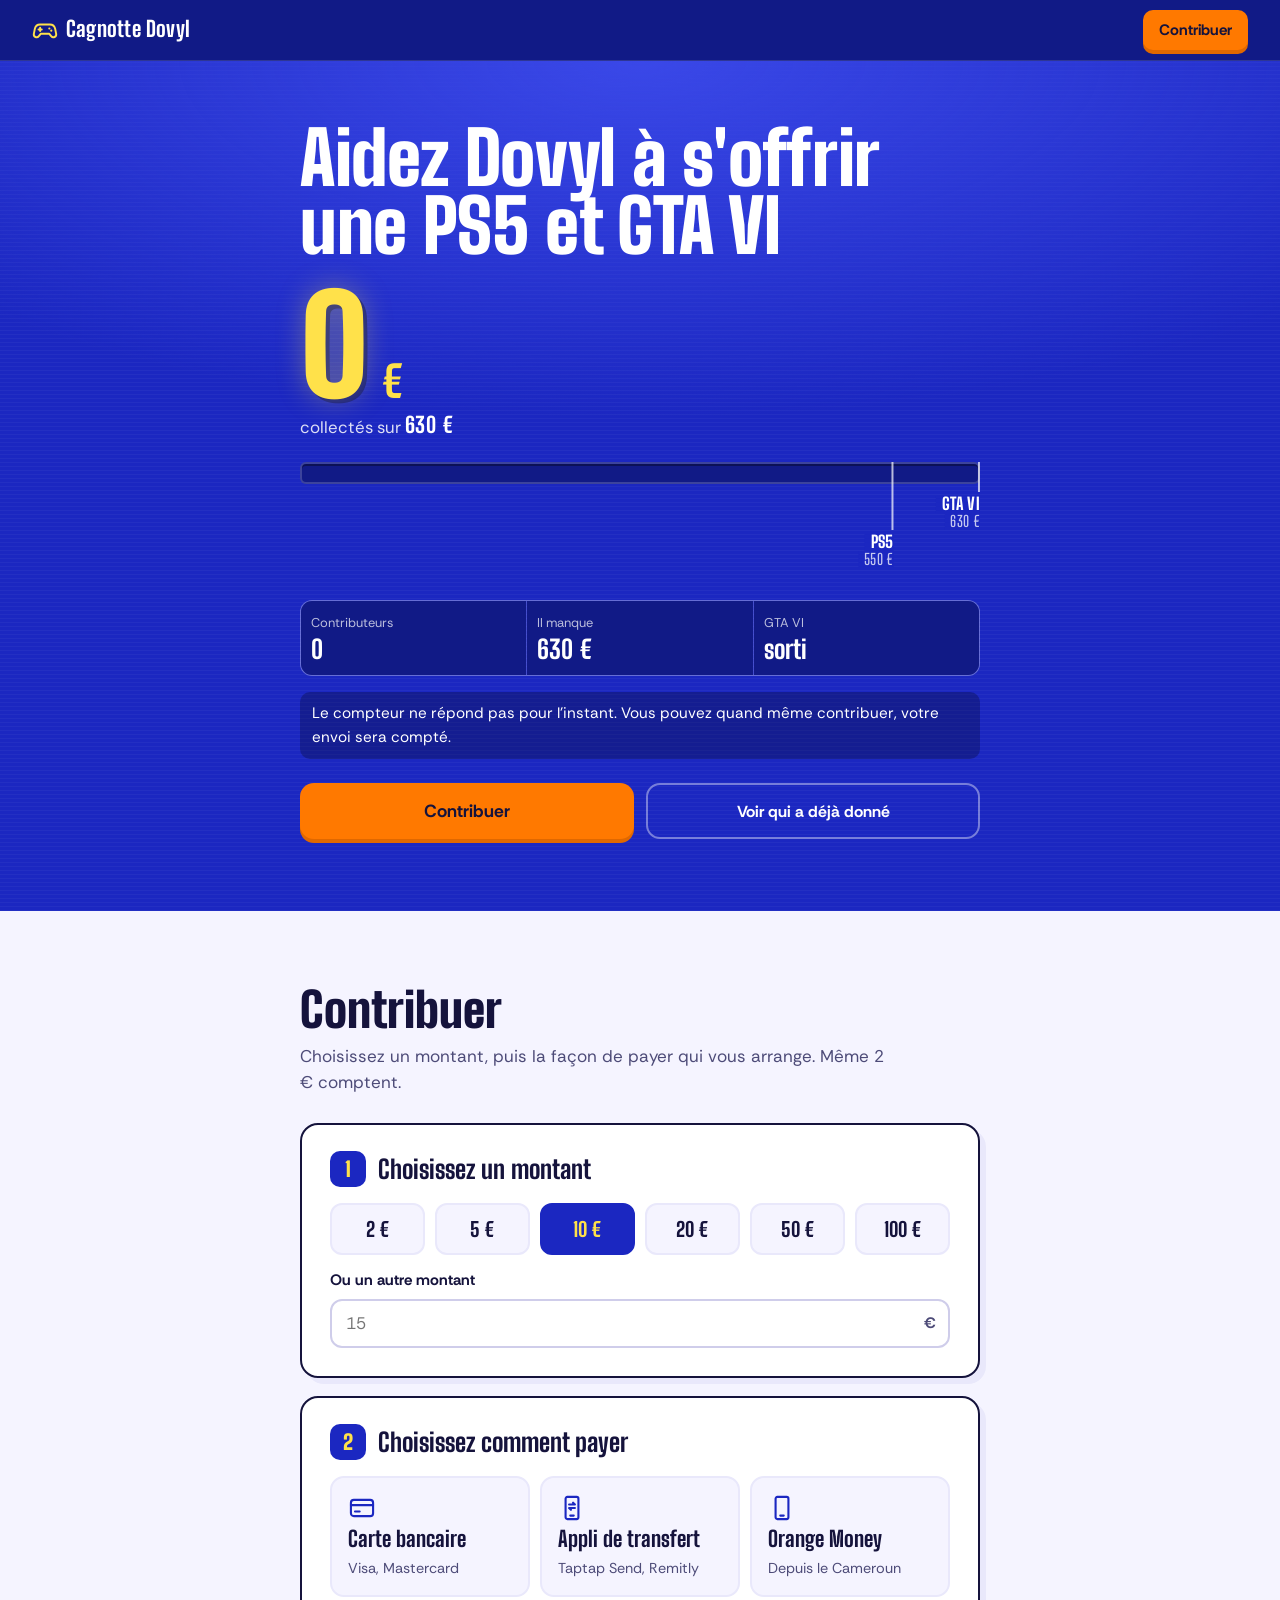
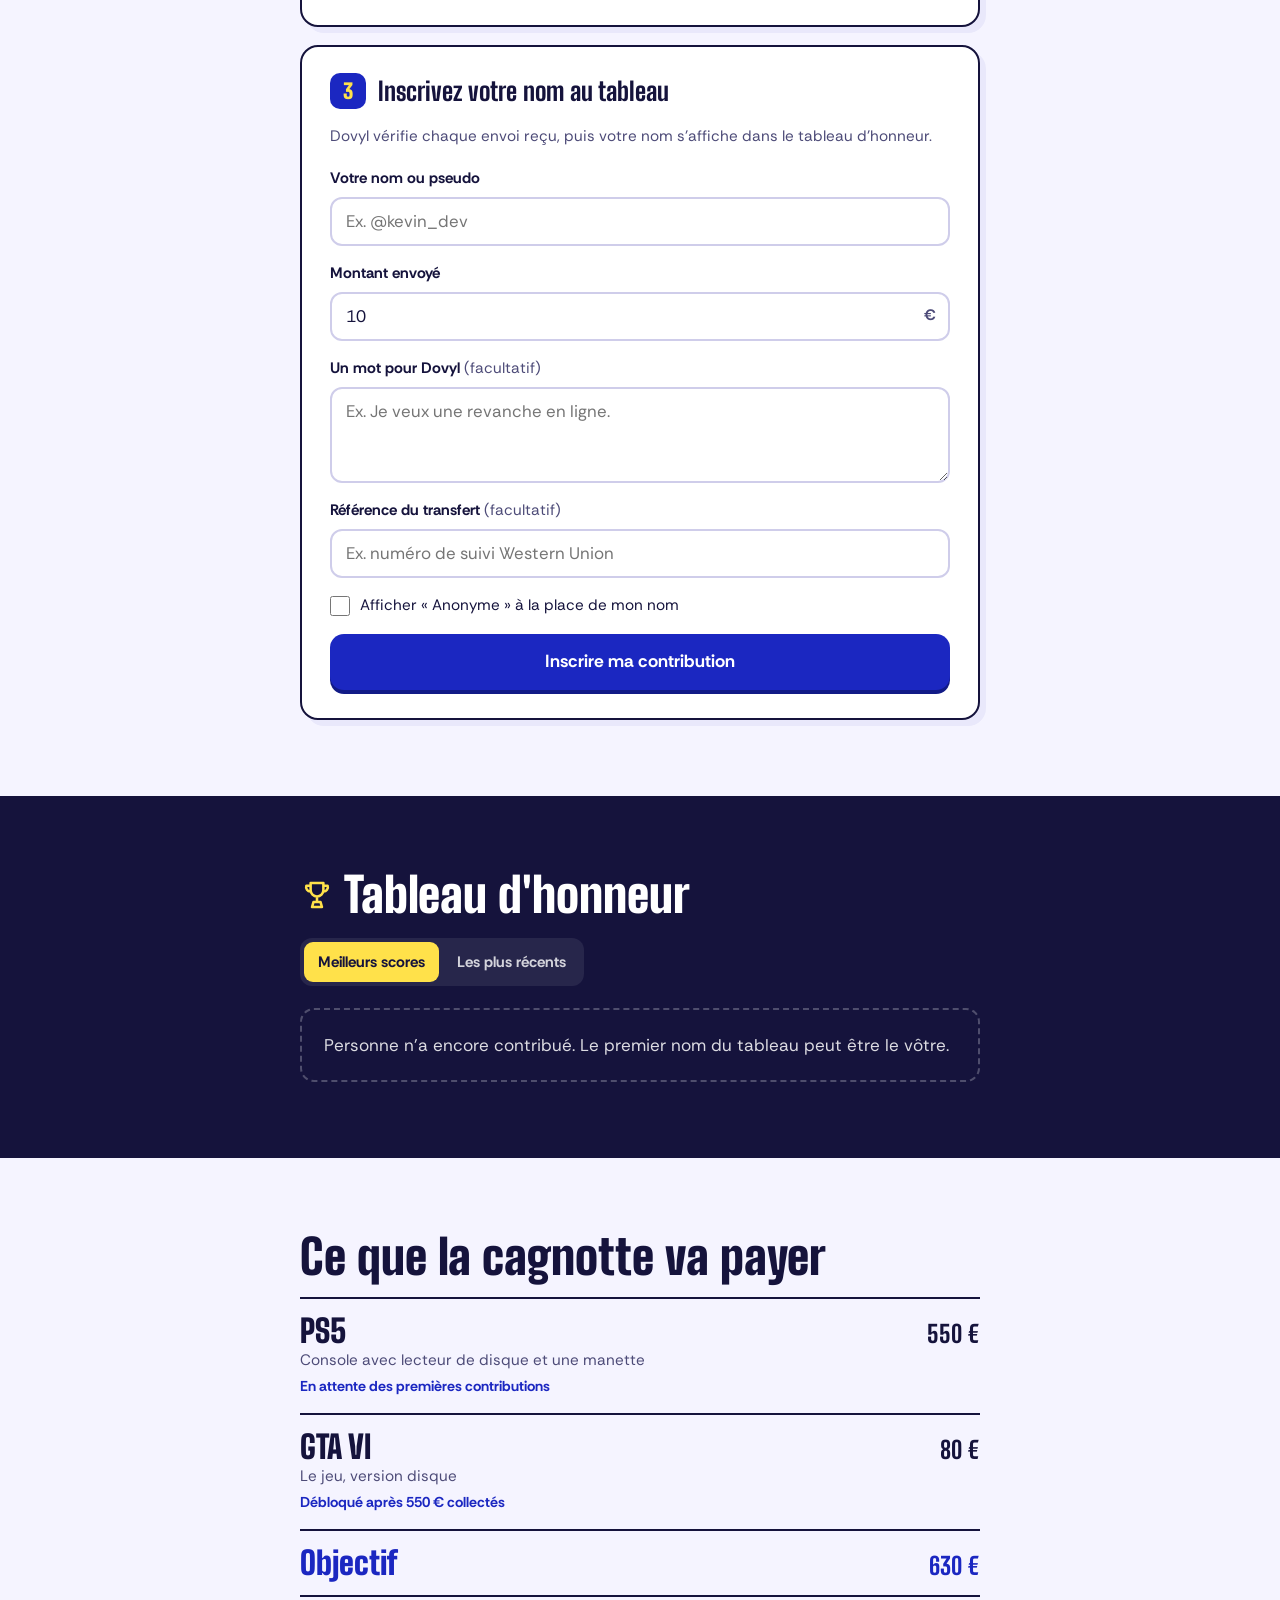
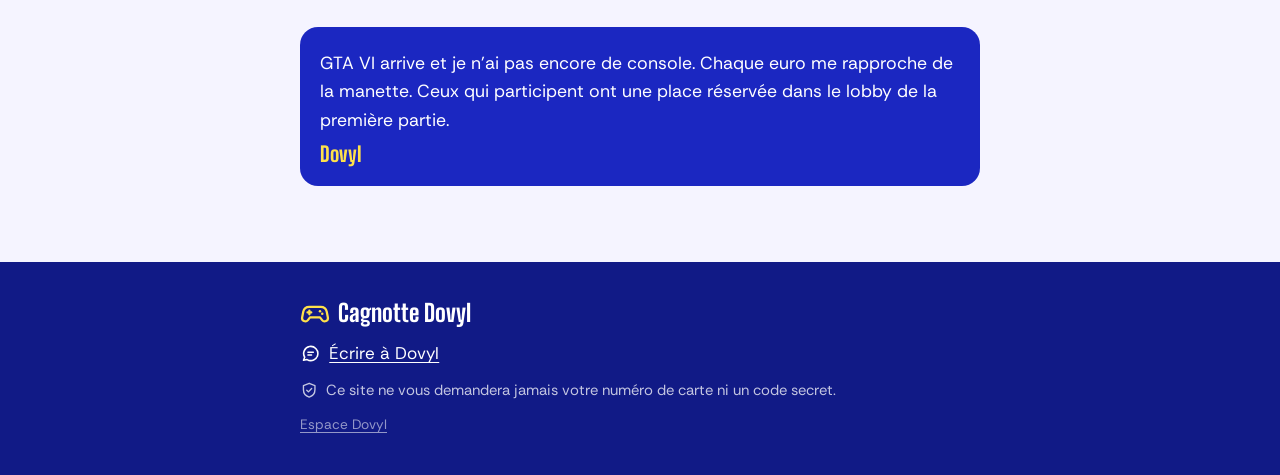
==== index.html @ b3cc9741 "Cagnotte Dovyl : objectif PS5 + GTA VI Page publique avec compteur, piste à paliers et compte à rebo" ====
<!doctype html>
<html lang="fr">
<head>
  <meta charset="utf-8">
  <meta name="viewport" content="width=device-width, initial-scale=1">
  <title>Cagnotte Dovyl</title>
  <meta name="description" content="Aidez Dovyl à s'offrir une PS5 et GTA VI. Par carte bancaire ou appli de transfert, même 2 € comptent.">
  <meta name="theme-color" content="#1B27C1">
  <meta property="og:title" content="Cagnotte Dovyl : objectif PS5 + GTA VI">
  <meta property="og:description" content="Par carte bancaire ou appli de transfert. Même 2 € comptent.">
  <meta property="og:type" content="website">
  <meta property="og:image" content="https://nguiesseuyepmoudovyl.github.io/cagnotte-dovyl/assets/apercu.png">
  <meta name="twitter:card" content="summary_large_image">
  <link rel="icon" href="assets/favicon.svg" type="image/svg+xml">
  <link rel="preconnect" href="https://fonts.googleapis.com">
  <link rel="preconnect" href="https://fonts.gstatic.com" crossorigin>
  <link href="https://fonts.googleapis.com/css2?family=Rethink+Sans:wght@400;600;700&family=Big+Shoulders+Display:wght@600;800;900&display=swap" rel="stylesheet">
  <link rel="stylesheet" href="assets/style.css">
</head>
<body>
  <svg width="0" height="0" style="position:absolute" aria-hidden="true">
    <symbol id="i-manette" viewBox="0 0 24 24"><path fill="none" stroke="currentColor" stroke-width="1.8" stroke-linecap="round" stroke-linejoin="round" d="M7.5 7h9a5 5 0 0 1 4.9 4l.9 4.6a2.6 2.6 0 0 1-4.6 2.1L16 15.5H8l-1.7 2.2a2.6 2.6 0 0 1-4.6-2.1L2.6 11a5 5 0 0 1 4.9-4ZM7.5 10v3M6 11.5h3"/><circle cx="16" cy="10.6" r="1" fill="currentColor"/><circle cx="17.8" cy="12.6" r="1" fill="currentColor"/></symbol>
    <symbol id="i-carte" viewBox="0 0 24 24"><rect x="2.5" y="5" width="19" height="14" rx="2.5" fill="none" stroke="currentColor" stroke-width="1.8"/><path fill="none" stroke="currentColor" stroke-width="1.8" stroke-linecap="round" d="M2.5 9.5h19M6 15h4"/></symbol>
    <symbol id="i-appli" viewBox="0 0 24 24"><path fill="none" stroke="currentColor" stroke-width="1.8" stroke-linecap="round" stroke-linejoin="round" d="M8 2.5h8a1.5 1.5 0 0 1 1.5 1.5v16a1.5 1.5 0 0 1-1.5 1.5H8A1.5 1.5 0 0 1 6.5 20V4A1.5 1.5 0 0 1 8 2.5ZM10.5 18.5h3M9.5 9h5l-1.6-1.6M14.5 12h-5l1.6 1.6"/></symbol>
    <symbol id="i-tel" viewBox="0 0 24 24"><path fill="none" stroke="currentColor" stroke-width="1.8" stroke-linecap="round" stroke-linejoin="round" d="M8 2.5h8a1.5 1.5 0 0 1 1.5 1.5v16a1.5 1.5 0 0 1-1.5 1.5H8A1.5 1.5 0 0 1 6.5 20V4A1.5 1.5 0 0 1 8 2.5ZM10.5 18.5h3"/></symbol>
    <symbol id="i-copier" viewBox="0 0 24 24"><path fill="none" stroke="currentColor" stroke-width="1.8" stroke-linecap="round" stroke-linejoin="round" d="M9 9h10.5v11.5H9zM15 9V4.5H4.5V15H9"/></symbol>
    <symbol id="i-externe" viewBox="0 0 24 24"><path fill="none" stroke="currentColor" stroke-width="1.8" stroke-linecap="round" stroke-linejoin="round" d="M13.5 4.5h6v6M19.5 4.5l-8 8M17 14v5.5H4.5V7H10"/></symbol>
    <symbol id="i-bulle" viewBox="0 0 24 24"><path fill="none" stroke="currentColor" stroke-width="1.8" stroke-linecap="round" stroke-linejoin="round" d="M4 19.5 5.3 16A8 8 0 1 1 8 18.7L4 19.5Z"/><path fill="none" stroke="currentColor" stroke-width="1.8" stroke-linecap="round" d="M9 10.5h6M9 13.5h4"/></symbol>
    <symbol id="i-ok" viewBox="0 0 24 24"><path fill="none" stroke="currentColor" stroke-width="2.2" stroke-linecap="round" stroke-linejoin="round" d="m5 12.5 4.5 4.5L19 7.5"/></symbol>
    <symbol id="i-coupe" viewBox="0 0 24 24"><path fill="none" stroke="currentColor" stroke-width="1.8" stroke-linecap="round" stroke-linejoin="round" d="M7.5 3.5h9v5a4.5 4.5 0 0 1-9 0v-5ZM7.5 5.5H4.5a3 3 0 0 0 3 4M16.5 5.5h3a3 3 0 0 1-3 4M12 13v4M8.5 20.5h7l-1-3.5h-5z"/></symbol>
    <symbol id="i-bouclier" viewBox="0 0 24 24"><path fill="none" stroke="currentColor" stroke-width="1.8" stroke-linejoin="round" d="M12 3 4.5 6v5.5c0 4.5 3.2 8.2 7.5 9.5 4.3-1.3 7.5-5 7.5-9.5V6L12 3Z"/><path fill="none" stroke="currentColor" stroke-width="1.8" stroke-linecap="round" stroke-linejoin="round" d="m8.8 12 2.2 2.2 4.2-4.4"/></symbol>
  </svg>

  <header class="barre">
    <a class="marque" href="#haut" aria-label="Cagnotte Dovyl, haut de page">
      <svg class="ic" aria-hidden="true"><use href="#i-manette"/></svg>
      <span>Cagnotte Dovyl</span>
    </a>
    <a class="btn btn-orange btn-petit" href="#contribuer">Contribuer</a>
  </header>

  <main id="haut">
    <!-- Borne : le score de la cagnotte -->
    <section class="borne" aria-labelledby="titre">
      <div class="borne-int">
        <h1 id="titre">Aidez Dovyl à s'offrir une PS5 et GTA VI</h1>

        <div class="score" aria-live="polite">
          <p class="score-valeur"><span id="score">0</span><span class="score-unite">€</span></p>
          <p class="score-legende">collectés sur <strong id="objectif">630 €</strong></p>
        </div>

        <div class="piste" id="piste" role="progressbar" aria-label="Progression de la cagnotte" aria-valuemin="0" aria-valuemax="100" aria-valuenow="0">
          <div class="piste-rail"><div class="piste-jauge" id="jauge"></div></div>
          <div class="piste-paliers" id="paliers"></div>
        </div>

        <dl class="stats">
          <div><dt>Contributeurs</dt><dd id="nb-contrib">0</dd></div>
          <div><dt>Il manque</dt><dd id="reste">630 €</dd></div>
          <div><dt>GTA VI</dt><dd id="compte-rebours">bientôt</dd></div>
        </dl>

        <p class="etat-hors-ligne" id="hors-ligne" hidden>Le compteur ne répond pas pour l'instant. Vous pouvez quand même contribuer, votre envoi sera compté.</p>

        <div class="borne-actions">
          <a class="btn btn-orange btn-grand" href="#contribuer">Contribuer</a>
          <a class="btn btn-fantome" href="#honneur">Voir qui a déjà donné</a>
        </div>
      </div>
    </section>

    <!-- Comment contribuer -->
    <section class="bloc" id="contribuer" aria-labelledby="titre-contrib">
      <div class="bloc-int">
        <h2 id="titre-contrib">Contribuer</h2>
        <p class="intro">Choisissez un montant, puis la façon de payer qui vous arrange. Même 2 € comptent.</p>

        <ol class="etapes">
          <li class="etape">
            <h3><span class="etape-n">1</span>Choisissez un montant</h3>
            <div class="montants" id="montants" role="radiogroup" aria-label="Montant de la contribution"></div>
            <label class="champ champ-libre">
              <span>Ou un autre montant</span>
              <span class="champ-avec-unite">
                <input id="montant-libre" type="number" inputmode="decimal" min="1" step="0.5" placeholder="15">
                <span>€</span>
              </span>
            </label>
          </li>

          <li class="etape">
            <h3><span class="etape-n">2</span>Choisissez comment payer</h3>
            <div class="moyens" id="moyens" role="radiogroup" aria-label="Moyen de paiement">
              <button type="button" class="moyen" role="radio" aria-checked="false" data-moyen="carte">
                <svg class="ic" aria-hidden="true"><use href="#i-carte"/></svg>
                <span class="moyen-nom">Carte bancaire</span>
                <span class="moyen-desc">Visa, Mastercard</span>
              </button>
              <button type="button" class="moyen" role="radio" aria-checked="false" data-moyen="appli">
                <svg class="ic" aria-hidden="true"><use href="#i-appli"/></svg>
                <span class="moyen-nom">Appli de transfert</span>
                <span class="moyen-desc">Taptap Send, Remitly</span>
              </button>
              <button type="button" class="moyen" role="radio" aria-checked="false" data-moyen="orange_money">
                <svg class="ic" aria-hidden="true"><use href="#i-tel"/></svg>
                <span class="moyen-nom">Orange Money</span>
                <span class="moyen-desc">Depuis le Cameroun</span>
              </button>
            </div>

            <!-- Carte bancaire -->
            <div class="panneau" id="p-carte" hidden>
              <div id="carte-direct" hidden>
                <a class="btn btn-orange btn-grand btn-bloc" id="btn-carte" href="#" target="_blank" rel="noopener">
                  <svg class="ic" aria-hidden="true"><use href="#i-carte"/></svg><span class="txt-montant-carte">Payer par carte</span>
                </a>
                <p class="aide">Vous saisissez votre carte sur la page sécurisée de Notch Pay, jamais sur ce site.</p>
              </div>
              <div id="carte-wu">
                <p class="panneau-intro">Western Union accepte la carte bancaire sur son site, sans installer d'appli. L'argent arrive en quelques minutes sur le compte Orange Money de Dovyl.</p>
                <ol class="mini-etapes">
                  <li>Ouvrez Western Union et choisissez <strong>Cameroun</strong>, réception <strong>Orange Money</strong>.</li>
                  <li>Indiquez <strong class="txt-montant">10 €</strong> et les coordonnées ci-dessous.</li>
                  <li>Payez avec votre carte, puis revenez inscrire votre nom à l'étape 3.</li>
                </ol>
                <a class="btn btn-orange btn-grand btn-bloc" id="btn-wu" href="#" target="_blank" rel="noopener">
                  Ouvrir Western Union<svg class="ic" aria-hidden="true"><use href="#i-externe"/></svg>
                </a>
              </div>
            </div>

            <!-- Appli de transfert -->
            <div class="panneau" id="p-appli" hidden>
              <p class="panneau-intro">Dans l'appli, envoyez vers le <strong>Cameroun</strong>, mode <strong>Orange Money</strong>. Vous payez par carte ou par virement, l'argent arrive en quelques minutes.</p>
              <div class="services">
                <a class="service" id="lien-taptap" href="#" target="_blank" rel="noopener">
                  <span class="service-nom">Taptap Send</span>
                  <span class="service-desc">Appli mobile, souvent la moins chère</span>
                  <svg class="ic" aria-hidden="true"><use href="#i-externe"/></svg>
                </a>
                <a class="service" id="lien-remitly" href="#" target="_blank" rel="noopener">
                  <span class="service-nom">Remitly</span>
                  <span class="service-desc">Appli ou site web</span>
                  <svg class="ic" aria-hidden="true"><use href="#i-externe"/></svg>
                </a>
              </div>
            </div>

            <!-- Coordonnées du bénéficiaire (carte et appli) -->
            <div class="beneficiaire" id="beneficiaire" hidden>
              <p class="beneficiaire-titre">Coordonnées à saisir</p>
              <dl>
                <div><dt>Pays</dt><dd>Cameroun</dd></div>
                <div><dt>Réception</dt><dd>Orange Money</dd></div>
                <div><dt>Numéro</dt><dd><span class="num-intl">+237 695 22 58 50</span>
                  <button class="copie" type="button" data-copier="numero" aria-label="Copier le numéro"><svg class="ic" aria-hidden="true"><use href="#i-copier"/></svg></button></dd></div>
                <div><dt>Nom</dt><dd><span class="nom-benef">Dovyl</span>
                  <button class="copie" type="button" data-copier="nom" aria-label="Copier le nom"><svg class="ic" aria-hidden="true"><use href="#i-copier"/></svg></button></dd></div>
                <div><dt>Montant</dt><dd class="txt-montant">10 €</dd></div>
              </dl>
              <p class="aide">Les frais du service (souvent 1 à 3 €) s'ajoutent au montant.</p>
            </div>

            <!-- Orange Money -->
            <div class="panneau" id="p-orange_money" hidden>
              <a class="btn btn-orange btn-grand btn-bloc" id="btn-ussd" href="#">
                <svg class="ic" aria-hidden="true"><use href="#i-tel"/></svg>
                <span id="btn-ussd-texte">Envoyer 6 560 FCFA</span>
              </a>
              <p class="aide">Sur Android, le bouton ouvre le téléphone avec le code déjà rempli. Validez avec votre code secret Orange Money.</p>
              <div class="carte-num">
                <div>
                  <p class="carte-num-label">Numéro Orange Money de Dovyl</p>
                  <p class="carte-num-valeur num-local">6 95 22 58 50</p>
                </div>
                <button class="btn btn-contour btn-petit" type="button" data-copier="numero-local">
                  <svg class="ic" aria-hidden="true"><use href="#i-copier"/></svg>Copier
                </button>
              </div>
              <p class="aide">Sur iPhone, tapez <code id="code-ussd">#150*1*1*695225850*6560#</code> puis appelez.</p>
            </div>
          </li>

          <li class="etape">
            <h3><span class="etape-n">3</span>Inscrivez votre nom au tableau</h3>
            <p class="aide">Dovyl vérifie chaque envoi reçu, puis votre nom s'affiche dans le tableau d'honneur.</p>
            <form class="formulaire" id="form-declaration" novalidate>
              <label class="champ">
                <span>Votre nom ou pseudo</span>
                <input name="nom" maxlength="40" autocomplete="nickname" required placeholder="Ex. @kevin_dev">
              </label>
              <label class="champ">
                <span>Montant envoyé</span>
                <span class="champ-avec-unite">
                  <input name="montant" type="number" inputmode="decimal" min="1" step="0.01" required placeholder="10">
                  <span>€</span>
                </span>
              </label>
              <label class="champ">
                <span>Un mot pour Dovyl <em>(facultatif)</em></span>
                <textarea name="message" maxlength="240" rows="3" placeholder="Ex. Je veux une revanche en ligne."></textarea>
              </label>
              <label class="champ">
                <span>Référence du transfert <em>(facultatif)</em></span>
                <input name="reference" maxlength="40" placeholder="Ex. numéro de suivi Western Union">
              </label>
              <label class="case">
                <input type="checkbox" name="anonyme">
                <span>Afficher « Anonyme » à la place de mon nom</span>
              </label>
              <p class="erreur" id="erreur-form" role="alert" hidden></p>
              <button class="btn btn-cobalt btn-grand btn-bloc" type="submit" id="btn-declarer">Inscrire ma contribution</button>
            </form>

            <div class="merci" id="merci" hidden tabindex="-1">
              <svg class="ic ic-grand" aria-hidden="true"><use href="#i-ok"/></svg>
              <h4>Merci, c'est noté.</h4>
              <p>Votre nom apparaîtra dès que Dovyl aura reçu l'argent.</p>
              <a class="btn btn-contour btn-bloc" id="btn-prevenir" href="#" target="_blank" rel="noopener">
                <svg class="ic" aria-hidden="true"><use href="#i-bulle"/></svg>Prévenir Dovyl
              </a>
              <button class="lien-btn" type="button" id="nouvelle-declaration">Inscrire une autre contribution</button>
            </div>
          </li>
        </ol>
      </div>
    </section>

    <!-- Tableau d'honneur -->
    <section class="bloc bloc-sombre" id="honneur" aria-labelledby="titre-honneur">
      <div class="bloc-int">
        <h2 id="titre-honneur"><svg class="ic" aria-hidden="true"><use href="#i-coupe"/></svg>Tableau d'honneur</h2>
        <div class="onglets" role="tablist" aria-label="Ordre du tableau">
          <button role="tab" aria-selected="true" data-ordre="montant" type="button">Meilleurs scores</button>
          <button role="tab" aria-selected="false" data-ordre="date" type="button">Les plus récents</button>
        </div>
        <ol class="classement" id="classement" aria-live="polite"></ol>
        <p class="vide" id="classement-vide" hidden>Personne n'a encore contribué. Le premier nom du tableau peut être le vôtre.</p>
      </div>
    </section>

    <!-- La liste d'achats -->
    <section class="bloc" id="achats" aria-labelledby="titre-achats">
      <div class="bloc-int">
        <h2 id="titre-achats">Ce que la cagnotte va payer</h2>
        <ul class="achats" id="liste-achats"></ul>
        <blockquote class="mot">
          <p>GTA VI arrive et je n'ai pas encore de console. Chaque euro me rapproche de la manette. Ceux qui participent ont une place réservée dans le lobby de la première partie.</p>
          <footer>Dovyl</footer>
        </blockquote>
      </div>
    </section>
  </main>

  <footer class="pied">
    <div class="pied-int">
      <p class="pied-marque"><svg class="ic" aria-hidden="true"><use href="#i-manette"/></svg>Cagnotte Dovyl</p>
      <p><a id="lien-contact-pied" href="#" target="_blank" rel="noopener"><svg class="ic" aria-hidden="true"><use href="#i-bulle"/></svg>Écrire à Dovyl</a></p>
      <p class="pied-note"><svg class="ic" aria-hidden="true"><use href="#i-bouclier"/></svg>Ce site ne vous demandera jamais votre numéro de carte ni un code secret.</p>
      <p class="pied-admin"><a href="admin.html">Espace Dovyl</a></p>
    </div>
  </footer>

  <script src="assets/config.js"></script>
  <script src="assets/commun.js"></script>
  <script src="assets/app.js"></script>
</body>
</html>
---- assets/style.css ----
/* Cagnotte Dovyl — borne d'arcade cobalt, score citron, paiement orange */
:root {
  --cobalt: #1B27C1;
  --cobalt-nuit: #111A86;
  --cobalt-clair: #3A48E8;
  --citron: #FFE14A;
  --orange: #FF7900;
  --orange-fonce: #E06800;
  --papier: #F5F4FF;
  --pale: #E9E8FB;
  --encre: #15133C;
  --encre-douce: #4D4B78;
  --blanc: #FFFFFF;
  --ok: #128A5B;
  --erreur: #C42B2B;

  --f-titre: 'Big Shoulders Display', 'Arial Narrow', sans-serif;
  --f-texte: 'Rethink Sans', system-ui, sans-serif;

  --gouttiere: 16px;
  --largeur: 680px;
}

*, *::before, *::after { box-sizing: border-box; }
[hidden] { display: none !important; }
html { scroll-behavior: smooth; -webkit-text-size-adjust: 100%; }
@media (prefers-reduced-motion: reduce) { html { scroll-behavior: auto; } }
body {
  margin: 0;
  background: var(--papier);
  color: var(--encre);
  font: 400 1.0625rem/1.55 var(--f-texte);
}
img, svg { display: block; }
a { color: inherit; }
:focus-visible { outline: 3px solid var(--citron); outline-offset: 3px; border-radius: 4px; }
.bloc :focus-visible, .formulaire :focus-visible { outline-color: var(--cobalt-clair); }

.ic { width: 1.25em; height: 1.25em; flex: none; }
.ic-grand { width: 44px; height: 44px; }

/* ---------- Barre ---------- */
.barre {
  position: sticky; top: 0; z-index: 10;
  display: flex; align-items: center; justify-content: space-between; gap: 12px;
  padding: 10px var(--gouttiere);
  background: var(--cobalt-nuit);
  color: var(--blanc);
  border-bottom: 1px solid rgba(255,255,255,.12);
}
.marque {
  display: inline-flex; align-items: center; gap: 8px;
  text-decoration: none;
  font: 800 1.35rem/1 var(--f-titre);
  letter-spacing: .01em;
}
.marque .ic { color: var(--citron); width: 26px; height: 26px; }

/* ---------- Boutons ---------- */
.btn {
  display: inline-flex; align-items: center; justify-content: center; gap: 10px;
  min-height: 48px; padding: 12px 22px;
  border: 2px solid transparent; border-radius: 14px;
  font: 700 1rem/1.2 var(--f-texte);
  text-decoration: none; cursor: pointer;
  transition: transform .12s ease, background-color .15s ease;
}
.btn:active { transform: translateY(2px); }
.btn-petit { min-height: 40px; padding: 8px 14px; border-radius: 10px; font-size: .95rem; }
.btn-grand { min-height: 56px; font-size: 1.1rem; padding: 14px 26px; }
.btn-bloc { width: 100%; }
.btn-orange { background: var(--orange); color: var(--encre); box-shadow: 0 4px 0 var(--orange-fonce); }
.btn-orange:hover { background: #FF8A1F; }
.btn-orange:active { box-shadow: 0 2px 0 var(--orange-fonce); }
.btn-cobalt { background: var(--cobalt); color: var(--blanc); box-shadow: 0 4px 0 var(--cobalt-nuit); }
.btn-cobalt:hover { background: var(--cobalt-clair); }
.btn-cobalt:active { box-shadow: 0 2px 0 var(--cobalt-nuit); }
.btn-cobalt[disabled] { opacity: .6; cursor: wait; }
.btn-fantome { background: transparent; color: var(--blanc); border-color: rgba(255,255,255,.4); }
.btn-fantome:hover { border-color: var(--blanc); }
.btn-contour { background: var(--blanc); color: var(--encre); border-color: var(--encre); }
.btn-contour:hover { background: var(--pale); }
.lien-btn {
  background: none; border: 0; padding: 6px 0; cursor: pointer;
  font: 700 .95rem var(--f-texte); color: var(--cobalt); text-decoration: underline; text-underline-offset: 3px;
}

/* ---------- Borne (hero) ---------- */
.borne {
  background:
    radial-gradient(120% 70% at 50% 0%, var(--cobalt-clair) 0%, transparent 60%),
    repeating-linear-gradient(0deg, rgba(255,255,255,.035) 0 1px, transparent 1px 4px),
    var(--cobalt);
  color: var(--blanc);
  padding: 36px var(--gouttiere) 44px;
}
.borne-int { max-width: var(--largeur); margin: 0 auto; }
.borne h1 {
  margin: 0 0 28px;
  font: 900 clamp(2.6rem, 11vw, 4.6rem)/.92 var(--f-titre);
  letter-spacing: -.005em;
  text-wrap: balance;
}

.score { margin-bottom: 22px; }
.score-valeur {
  margin: 0;
  display: flex; align-items: baseline; flex-wrap: wrap; gap: 0 12px;
  font: 900 clamp(4rem, 22vw, 8.5rem)/.85 var(--f-titre);
  color: var(--citron);
  font-variant-numeric: tabular-nums;
  text-shadow: 0 0 28px rgba(255,225,74,.35), 4px 4px 0 var(--cobalt-nuit);
}
.score-unite { font-size: .32em; font-weight: 800; letter-spacing: .02em; text-shadow: none; }
.score-legende { margin: 10px 0 0; font-size: 1.05rem; color: rgba(255,255,255,.85); }
.score-legende strong { color: var(--blanc); font: 800 1.35rem/1 var(--f-titre); letter-spacing: .02em; }

/* Piste à paliers */
.piste { position: relative; margin: 8px 0 30px; padding-bottom: 86px; }
.piste-rail {
  height: 22px; border-radius: 6px;
  background: var(--cobalt-nuit);
  box-shadow: inset 0 2px 0 rgba(0,0,0,.35);
  overflow: hidden;
  border: 2px solid rgba(255,255,255,.18);
}
.piste-jauge {
  height: 100%; width: 0;
  background: repeating-linear-gradient(90deg, var(--citron) 0 14px, #F6CF1F 14px 18px);
  transition: width 1.4s cubic-bezier(.2,.8,.2,1);
}
@media (prefers-reduced-motion: reduce) { .piste-jauge { transition: none; } }
.piste-paliers { position: absolute; inset: 0; }
.palier {
  position: absolute; top: 0; transform: translateX(-100%);
  display: flex; flex-direction: column; align-items: flex-end;
  font-size: .8rem; line-height: 1.15; text-align: right; white-space: nowrap;
}
.palier::before {
  content: ''; display: block; width: 2px; height: calc(30px + var(--decal, 0) * 38px); margin-bottom: 4px;
  background: rgba(255,255,255,.7);
}
.palier b { font: 800 1.05rem/1 var(--f-titre); letter-spacing: .02em; }
.palier b, .palier span { background: var(--cobalt); padding-left: 6px; }
.palier span { color: rgba(255,255,255,.75); font: 600 .95rem/1.1 var(--f-titre); letter-spacing: .02em; }
.palier.atteint b { color: var(--citron); }
.palier.atteint::before { background: var(--citron); }

.stats {
  display: grid; grid-template-columns: repeat(3, 1fr); gap: 1px;
  margin: 0 0 28px;
  background: rgba(255,255,255,.18);
  border: 1px solid rgba(255,255,255,.18); border-radius: 12px; overflow: hidden;
}
.stats div { background: var(--cobalt-nuit); padding: 12px 10px; }
.stats dt { font-size: .8rem; color: rgba(255,255,255,.72); }
.stats dd { margin: 2px 0 0; font: 800 1.35rem/1.1 var(--f-titre); }
.etat-hors-ligne {
  margin: -12px 0 24px; padding: 10px 12px; border-radius: 10px;
  background: rgba(0,0,0,.25); font-size: .95rem;
}
.borne-actions { display: flex; flex-wrap: wrap; gap: 12px; }
.borne-actions .btn { flex: 1 1 220px; }

/* ---------- Blocs ---------- */
.bloc { padding: 52px var(--gouttiere); }
.bloc-int { max-width: var(--largeur); margin: 0 auto; }
.bloc h2 {
  display: flex; align-items: center; gap: 10px;
  margin: 0 0 10px;
  font: 900 clamp(2.1rem, 8vw, 3rem)/.95 var(--f-titre);
}
.bloc h2 .ic { width: 34px; height: 34px; }
.intro { margin: 0 0 28px; color: var(--encre-douce); max-width: 60ch; }
.bloc-pale { background: var(--pale); }
.bloc-sombre { background: var(--encre); color: var(--blanc); }
.bloc-sombre h2 .ic { color: var(--citron); }

/* Étapes (vraie séquence) */
.etapes { list-style: none; margin: 0; padding: 0; display: grid; gap: 18px; }
.etape {
  background: var(--blanc); border: 2px solid var(--encre); border-radius: 18px;
  padding: 20px 18px 22px;
  box-shadow: 6px 6px 0 var(--pale);
}
.etape h3 {
  display: flex; align-items: center; gap: 12px;
  margin: 0 0 16px; font: 800 1.6rem/1 var(--f-titre);
}
.etape-n {
  display: inline-grid; place-items: center; flex: none;
  width: 36px; height: 36px; border-radius: 10px;
  background: var(--cobalt); color: var(--citron);
  font: 900 1.3rem/1 var(--f-titre);
}
.aide { margin: 10px 0 0; font-size: .95rem; color: var(--encre-douce); }

/* Montants */
.montants { display: grid; grid-template-columns: repeat(3, 1fr); gap: 10px; }
.montant {
  min-height: 52px; padding: 8px 6px;
  border: 2px solid var(--pale); border-radius: 12px; background: var(--papier);
  font: 800 1.25rem/1 var(--f-titre); color: var(--encre); cursor: pointer;
  font-variant-numeric: tabular-nums;
}
.montant:hover { border-color: var(--cobalt-clair); }
.montant[aria-checked="true"] { background: var(--cobalt); border-color: var(--cobalt); color: var(--citron); }
.champ-libre { margin-top: 14px; }

/* Champs */
.champ { display: grid; gap: 6px; font-weight: 700; font-size: .95rem; }
.champ em { font-style: normal; font-weight: 400; color: var(--encre-douce); }
.champ input, .champ textarea {
  width: 100%; min-height: 48px; padding: 11px 14px;
  border: 2px solid #CFCDEA; border-radius: 12px; background: var(--blanc);
  font: 400 1.05rem/1.4 var(--f-texte); color: var(--encre);
}
.champ textarea { resize: vertical; }
.champ input:focus, .champ textarea:focus { border-color: var(--cobalt); outline: none; box-shadow: 0 0 0 3px rgba(58,72,232,.25); }
.champ-avec-unite { position: relative; display: block; }
.champ-avec-unite input { padding-right: 70px; }
.champ-avec-unite > span { position: absolute; right: 14px; top: 50%; transform: translateY(-50%); font-weight: 700; color: var(--encre-douce); pointer-events: none; }
.champ.invalide input { border-color: var(--erreur); }
.case { display: flex; gap: 10px; align-items: flex-start; font-size: .95rem; cursor: pointer; }
.case input { width: 20px; height: 20px; margin: 2px 0 0; accent-color: var(--cobalt); }
.formulaire { display: grid; gap: 16px; margin-top: 18px; }
.erreur { margin: 0; padding: 10px 12px; border-radius: 10px; background: #FDECEC; color: var(--erreur); font-weight: 700; font-size: .95rem; }

/* Numéro OM */
.carte-num {
  display: flex; align-items: center; justify-content: space-between; gap: 12px; flex-wrap: wrap;
  margin-top: 18px; padding: 14px 16px; border-radius: 14px;
  background: var(--encre); color: var(--blanc);
}
.carte-num-label { margin: 0; font-size: .85rem; color: rgba(255,255,255,.75); }
.carte-num-valeur { margin: 2px 0 0; font: 800 1.9rem/1 var(--f-titre); letter-spacing: .03em; color: var(--citron); font-variant-numeric: tabular-nums; }
.carte-num .btn-contour { border-color: var(--blanc); }

.manuel { margin-top: 14px; font-size: .95rem; }
.manuel summary { cursor: pointer; font-weight: 700; color: var(--cobalt); padding: 6px 0; }
.manuel p { margin: 8px 0; }
code { font: 700 .95em ui-monospace, Consolas, monospace; background: var(--pale); padding: 2px 6px; border-radius: 6px; word-break: break-all; }
.code-ussd { display: flex; flex-wrap: wrap; align-items: center; gap: 4px 14px; }
.code-ussd code { font-size: 1.1rem; padding: 6px 10px; }

/* Remerciement */
.merci { margin-top: 18px; padding: 22px 18px; border-radius: 16px; background: #E7F7EF; text-align: center; }
.merci:focus { outline: none; }
.merci .ic-grand { margin: 0 auto 8px; color: var(--ok); }
.merci h4 { margin: 0 0 6px; font: 800 1.7rem/1 var(--f-titre); }
.merci p { margin: 0 0 16px; }
.merci .lien-btn { margin-top: 12px; }

/* ---------- Tableau d'honneur ---------- */
.onglets { display: inline-flex; gap: 4px; padding: 4px; margin: 10px 0 22px; border-radius: 12px; background: rgba(255,255,255,.08); }
.onglets button {
  min-height: 40px; padding: 8px 14px; border: 0; border-radius: 9px; cursor: pointer;
  background: transparent; color: rgba(255,255,255,.8); font: 700 .95rem var(--f-texte);
}
.onglets button[aria-selected="true"] { background: var(--citron); color: var(--encre); }
.classement { list-style: none; margin: 0; padding: 0; counter-reset: rang; }
.ligne {
  display: grid; grid-template-columns: 44px 1fr auto; gap: 4px 12px; align-items: baseline;
  padding: 14px 0; border-bottom: 1px dashed rgba(255,255,255,.2);
}
.ligne-rang { font: 900 1.6rem/1 var(--f-titre); color: rgba(255,255,255,.45); font-variant-numeric: tabular-nums; }
.ligne:nth-child(1) .ligne-rang { color: var(--citron); }
.ligne:nth-child(2) .ligne-rang, .ligne:nth-child(3) .ligne-rang { color: #FFF3B0; }
.par-date .ligne-rang { color: rgba(255,255,255,.45) !important; }
.ligne-nom { font-weight: 700; font-size: 1.1rem; min-width: 0; overflow-wrap: anywhere; }
.ligne-montant { font: 800 1.45rem/1 var(--f-titre); color: var(--citron); font-variant-numeric: tabular-nums; white-space: nowrap; }
.ligne-msg { grid-column: 2 / -1; margin: 4px 0 0; color: rgba(255,255,255,.85); font-size: .98rem; }
.ligne-quand { grid-column: 2 / -1; font-size: .82rem; color: rgba(255,255,255,.55); }
.vide { margin: 0; padding: 22px; border: 2px dashed rgba(255,255,255,.25); border-radius: 14px; color: rgba(255,255,255,.85); }

/* ---------- Achats ---------- */
.achats { list-style: none; margin: 18px 0 30px; padding: 0; border-top: 2px solid var(--encre); }
.achat {
  display: grid; grid-template-columns: 1fr auto; gap: 2px 16px; align-items: baseline;
  padding: 16px 0; border-bottom: 2px solid var(--encre);
}
.achat-nom { font: 900 2rem/1 var(--f-titre); }
.achat-prix { font: 800 1.5rem/1 var(--f-titre); font-variant-numeric: tabular-nums; white-space: nowrap; }
.achat-detail { grid-column: 1 / -1; color: var(--encre-douce); font-size: .95rem; }
.achat-statut { grid-column: 1 / -1; font-size: .9rem; font-weight: 700; color: var(--cobalt); }
.achat.paye .achat-statut { color: var(--ok); }
.achat-total .achat-nom, .achat-total .achat-prix { color: var(--cobalt); }

.mot { margin: 0; padding: 22px 20px; border-radius: 18px; background: var(--cobalt); color: var(--blanc); position: relative; }
.mot p { margin: 0 0 10px; font-size: 1.1rem; line-height: 1.6; }
.mot footer { font: 800 1.3rem/1 var(--f-titre); color: var(--citron); }

/* ---------- Pied ---------- */
.pied { background: var(--cobalt-nuit); color: var(--blanc); padding: 36px var(--gouttiere) 40px; }
.pied-int { max-width: var(--largeur); margin: 0 auto; display: grid; gap: 12px; }
.pied p { margin: 0; display: flex; align-items: center; gap: 8px; }
.pied a { display: inline-flex; align-items: center; gap: 8px; text-underline-offset: 3px; }
.pied-marque { font: 800 1.5rem/1 var(--f-titre); }
.pied-marque .ic { color: var(--citron); }
.pied-note { color: rgba(255,255,255,.75); font-size: .92rem; }
.pied-admin a { font-size: .85rem; color: rgba(255,255,255,.55); }

/* ---------- Choix du moyen de paiement ---------- */
.moyens { display: grid; gap: 10px; }
.moyen {
  display: grid; grid-template-columns: auto 1fr; grid-template-rows: auto auto; gap: 0 12px; align-items: center;
  width: 100%; padding: 14px 16px; text-align: left; cursor: pointer;
  background: var(--papier); color: var(--encre);
  border: 2px solid var(--pale); border-radius: 14px;
  font: inherit;
}
.moyen .ic { grid-row: 1 / 3; width: 28px; height: 28px; color: var(--cobalt); }
.moyen-nom { font: 800 1.35rem/1.05 var(--f-titre); }
.moyen-desc { font-size: .9rem; color: var(--encre-douce); }
.moyen:hover { border-color: var(--cobalt-clair); }
.moyen[aria-checked="true"] { background: var(--cobalt); border-color: var(--cobalt); color: var(--blanc); }
.moyen[aria-checked="true"] .ic { color: var(--citron); }
.moyen[aria-checked="true"] .moyen-desc { color: rgba(255,255,255,.8); }

.panneau { margin-top: 18px; }
.panneau-intro { margin: 0 0 12px; }
.mini-etapes { margin: 0 0 16px; padding-left: 1.3em; display: grid; gap: 6px; }
.mini-etapes li::marker { font-weight: 700; color: var(--cobalt); }

.services { display: grid; gap: 10px; }
.service {
  display: grid; grid-template-columns: 1fr auto; gap: 0 10px; align-items: center;
  padding: 14px 16px; border-radius: 14px; text-decoration: none;
  background: var(--orange); color: var(--encre); box-shadow: 0 4px 0 var(--orange-fonce);
}
.service:hover { background: #FF8A1F; }
.service:active { transform: translateY(2px); box-shadow: 0 2px 0 var(--orange-fonce); }
.service .ic { grid-column: 2; grid-row: 1 / 3; }
.service-nom { font: 800 1.4rem/1.05 var(--f-titre); }
.service-desc { font-size: .9rem; }

.beneficiaire { margin-top: 16px; padding: 16px; border-radius: 14px; background: var(--encre); color: var(--blanc); }
.beneficiaire-titre { margin: 0 0 8px; font: 800 1.25rem/1 var(--f-titre); color: var(--citron); }
.beneficiaire dl { margin: 0; display: grid; }
.beneficiaire .num-intl { white-space: nowrap; font-variant-numeric: tabular-nums; }
.beneficiaire dl div { display: grid; grid-template-columns: 76px 1fr; align-items: center; gap: 8px; padding: 8px 0; border-bottom: 1px dashed rgba(255,255,255,.2); }
.beneficiaire dl div:last-child { border-bottom: 0; }
.beneficiaire dt { font-size: .88rem; color: rgba(255,255,255,.7); }
.beneficiaire dd { margin: 0; display: flex; align-items: center; justify-content: space-between; gap: 8px; font-weight: 700; overflow-wrap: anywhere; }
.beneficiaire .aide { color: rgba(255,255,255,.75); }
.copie {
  flex: none; display: inline-grid; place-items: center; width: 40px; height: 40px;
  border: 1.5px solid rgba(255,255,255,.4); border-radius: 10px; background: transparent; color: var(--blanc); cursor: pointer;
}
.copie:hover { border-color: var(--citron); color: var(--citron); }

@media (min-width: 720px) {
  .moyens { grid-template-columns: repeat(3, 1fr); }
  .moyen { grid-template-columns: 1fr; grid-template-rows: auto; gap: 6px; padding: 16px; }
  .moyen .ic { grid-row: auto; }
  .services { grid-template-columns: 1fr 1fr; }
}

/* ---------- Toast ---------- */
.toast {
  position: fixed; left: 50%; bottom: 20px; z-index: 50;
  transform: translate(-50%, 140%); opacity: 0;
  max-width: calc(100% - 32px); padding: 12px 18px; border-radius: 12px;
  background: var(--encre); color: var(--blanc); font-weight: 700;
  box-shadow: 0 10px 30px rgba(21,19,60,.35);
  transition: transform .25s ease, opacity .25s ease;
}
.toast.visible { transform: translate(-50%, 0); opacity: 1; }
.toast.erreur { background: var(--erreur); }

/* ---------- Écrans plus larges ---------- */
@media (min-width: 720px) {
  :root { --gouttiere: 32px; }
  .borne { padding: 64px var(--gouttiere) 72px; }
  .bloc { padding: 76px var(--gouttiere); }
  .etape { padding: 26px 28px 28px; }
  .montants { grid-template-columns: repeat(6, 1fr); }
  .stats dd { font-size: 1.6rem; }
}
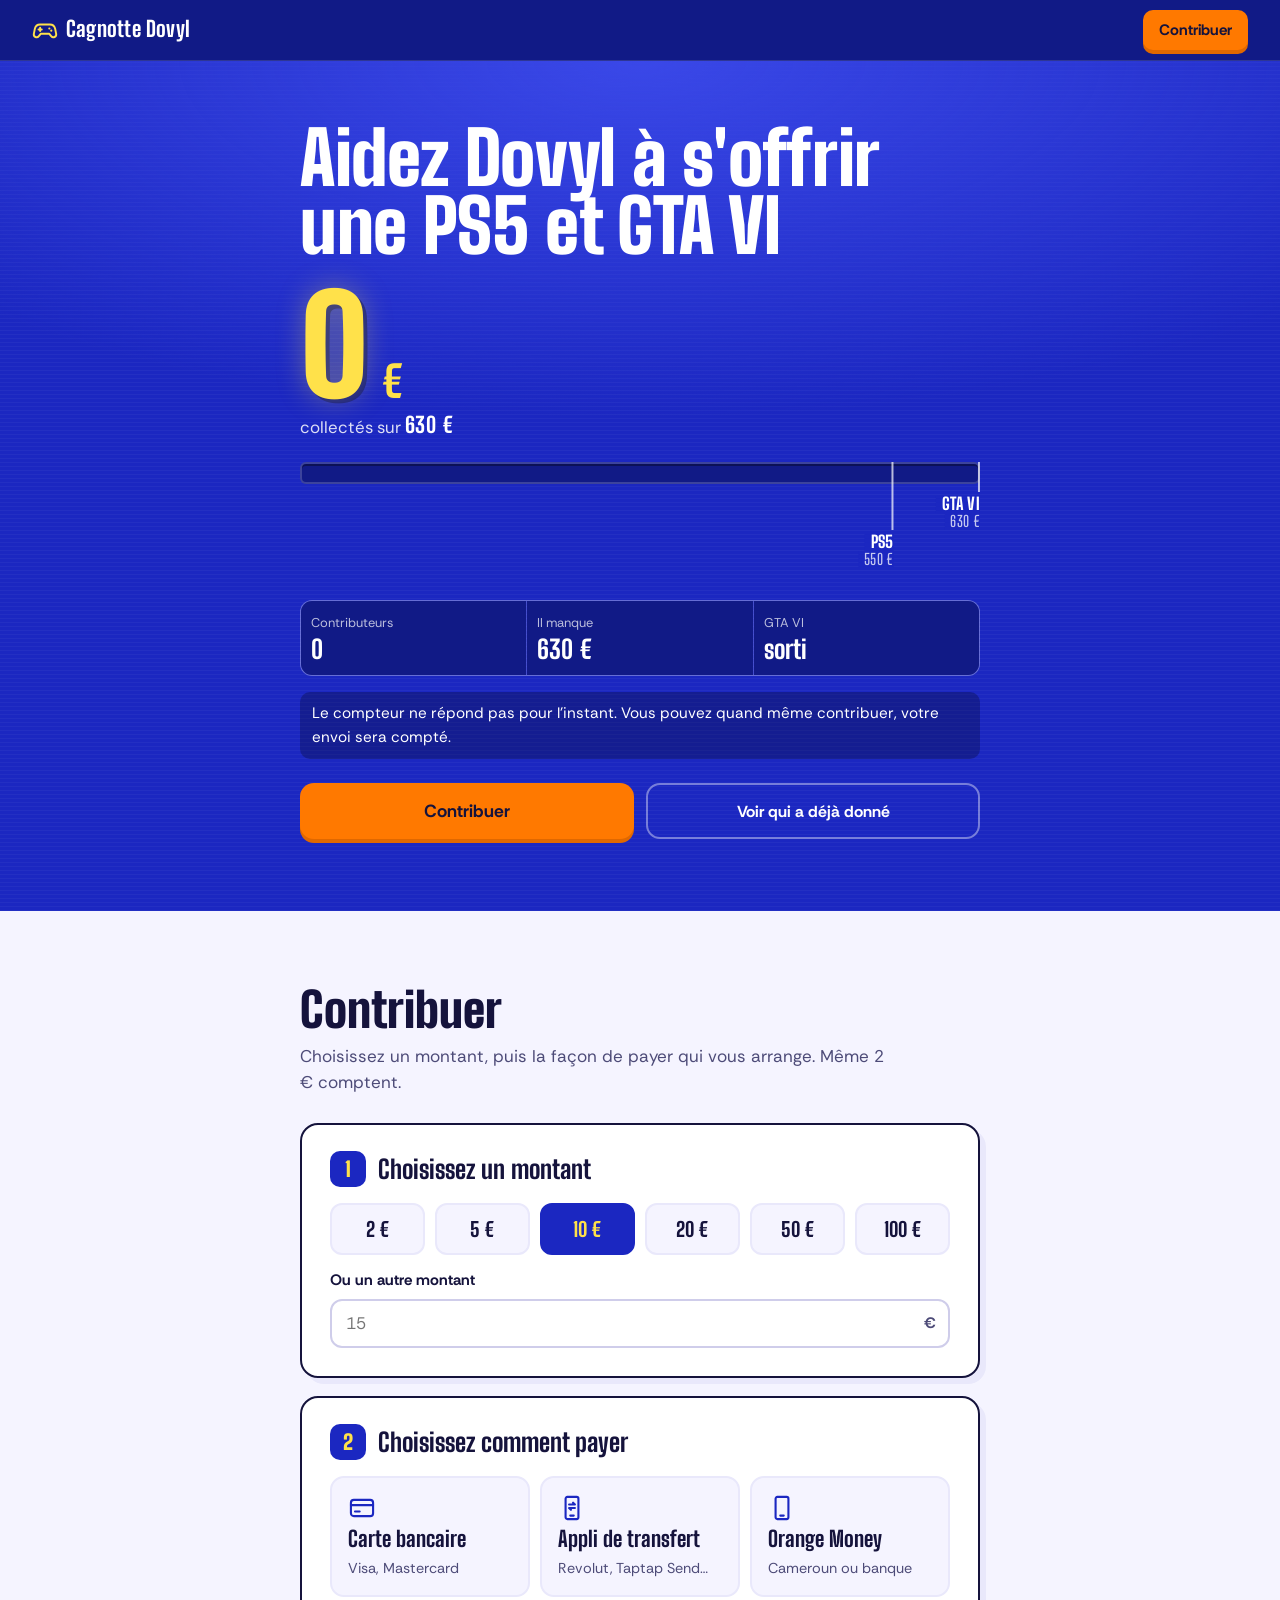
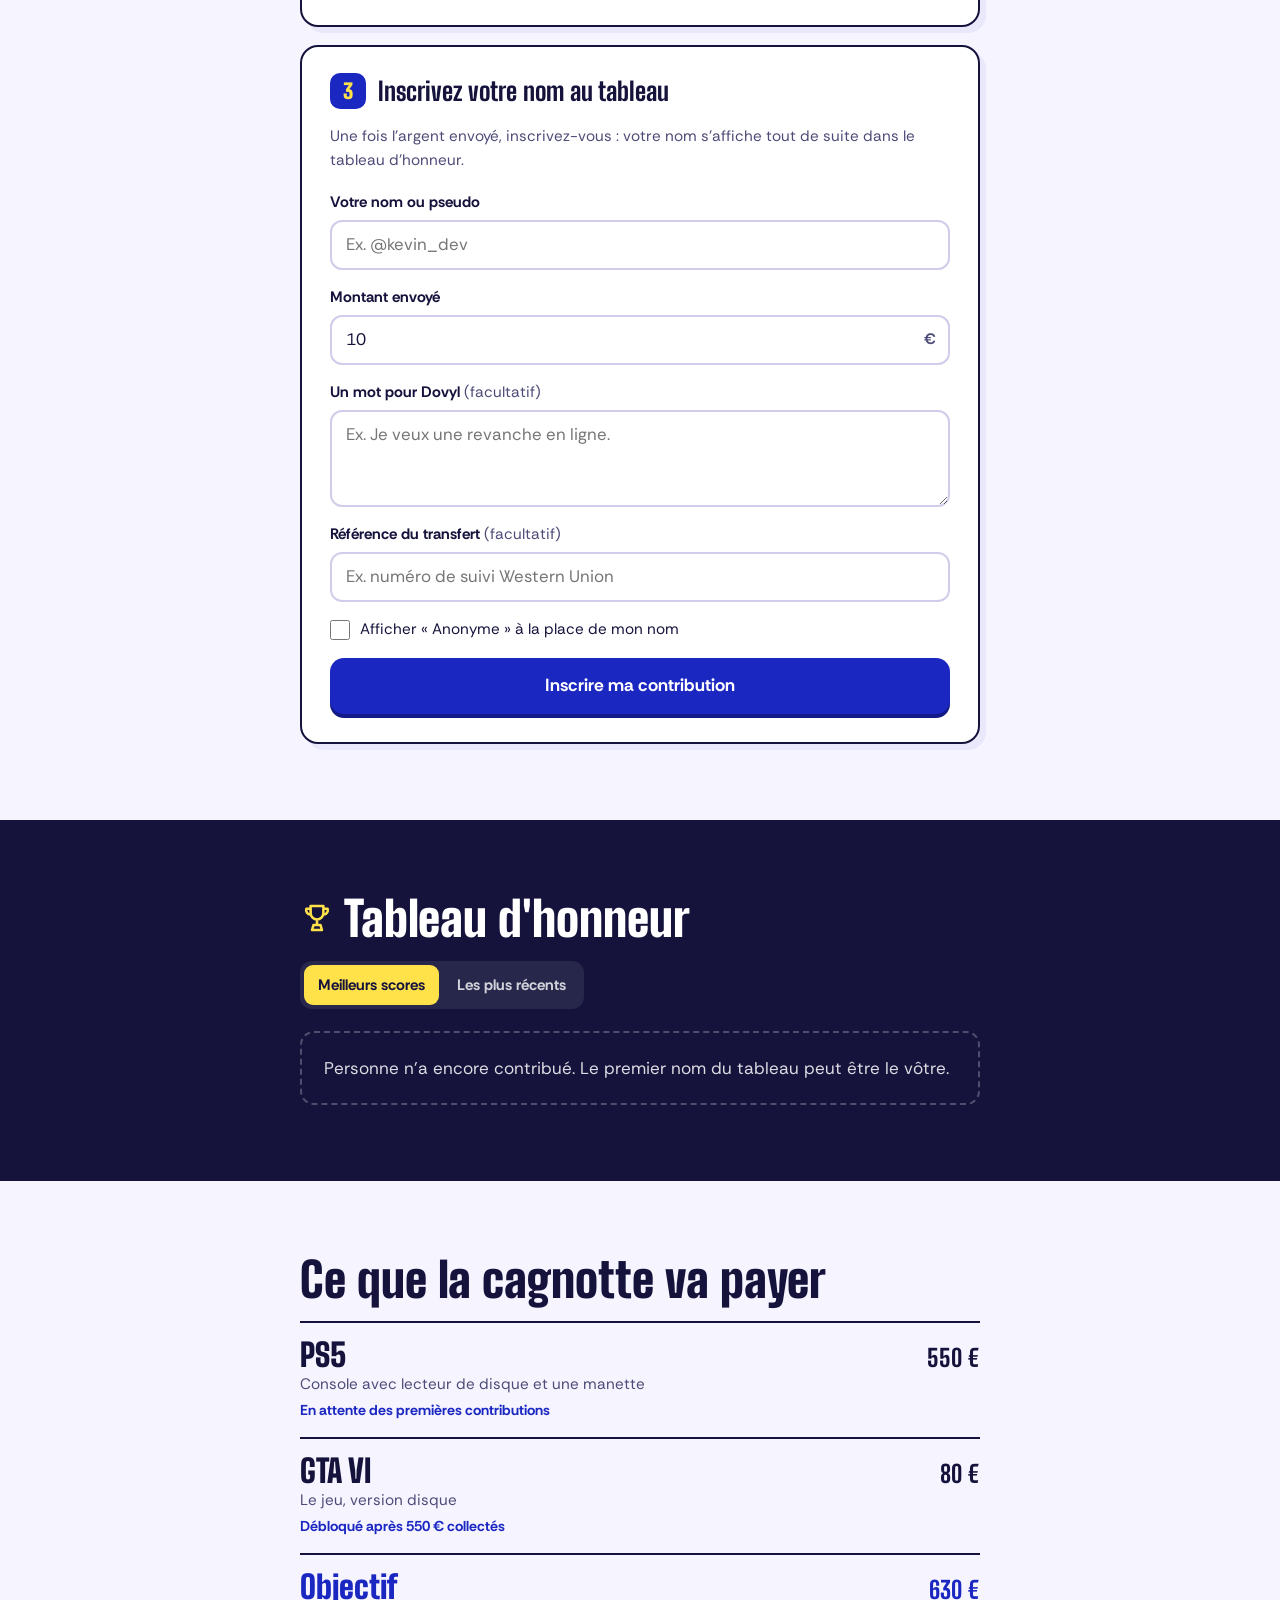
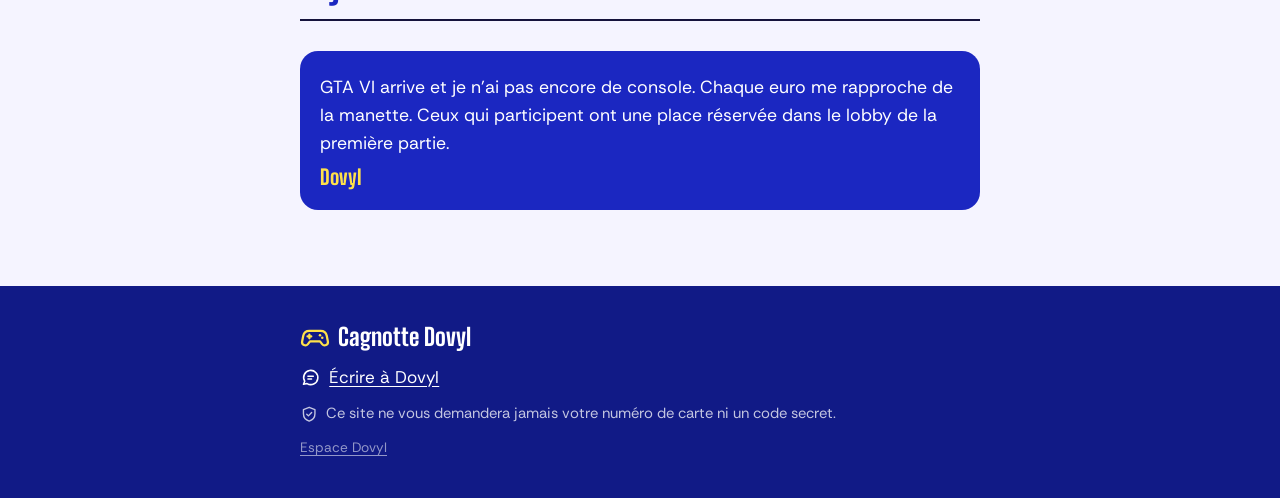
==== commit 5597e47f: "Inscriptions comptées tout de suite et plus d'applis de paiement - Chaque inscription entre dans le " ====
--- a/index.html
+++ b/index.html
@@ -100,12 +100,12 @@
               <button type="button" class="moyen" role="radio" aria-checked="false" data-moyen="appli">
                 <svg class="ic" aria-hidden="true"><use href="#i-appli"/></svg>
                 <span class="moyen-nom">Appli de transfert</span>
-                <span class="moyen-desc">Taptap Send, Remitly</span>
+                <span class="moyen-desc">Revolut, Taptap Send…</span>
               </button>
               <button type="button" class="moyen" role="radio" aria-checked="false" data-moyen="orange_money">
                 <svg class="ic" aria-hidden="true"><use href="#i-tel"/></svg>
                 <span class="moyen-nom">Orange Money</span>
-                <span class="moyen-desc">Depuis le Cameroun</span>
+                <span class="moyen-desc">Cameroun ou banque</span>
               </button>
             </div>
 
@@ -133,18 +133,8 @@
             <!-- Appli de transfert -->
             <div class="panneau" id="p-appli" hidden>
               <p class="panneau-intro">Dans l'appli, envoyez vers le <strong>Cameroun</strong>, mode <strong>Orange Money</strong>. Vous payez par carte ou par virement, l'argent arrive en quelques minutes.</p>
-              <div class="services">
-                <a class="service" id="lien-taptap" href="#" target="_blank" rel="noopener">
-                  <span class="service-nom">Taptap Send</span>
-                  <span class="service-desc">Appli mobile, souvent la moins chère</span>
-                  <svg class="ic" aria-hidden="true"><use href="#i-externe"/></svg>
-                </a>
-                <a class="service" id="lien-remitly" href="#" target="_blank" rel="noopener">
-                  <span class="service-nom">Remitly</span>
-                  <span class="service-desc">Appli ou site web</span>
-                  <svg class="ic" aria-hidden="true"><use href="#i-externe"/></svg>
-                </a>
-              </div>
+              <div class="services" id="services"></div>
+              <p class="aide">Une appli bancaire classique (BNP, Crédit Agricole…) ne peut pas envoyer vers Orange Money : passez par une de ces applis.</p>
             </div>
 
             <!-- Coordonnées du bénéficiaire (carte et appli) -->
@@ -179,12 +169,13 @@
                 </button>
               </div>
               <p class="aide">Sur iPhone, tapez <code id="code-ussd">#150*1*1*695225850*6560#</code> puis appelez.</p>
+              <p class="aide"><strong>Depuis votre banque au Cameroun</strong> (Ecobank, UBA…) : dans l'appli bancaire, choisissez un transfert vers un compte Orange Money et saisissez ce numéro.</p>
             </div>
           </li>
 
           <li class="etape">
             <h3><span class="etape-n">3</span>Inscrivez votre nom au tableau</h3>
-            <p class="aide">Dovyl vérifie chaque envoi reçu, puis votre nom s'affiche dans le tableau d'honneur.</p>
+            <p class="aide">Une fois l'argent envoyé, inscrivez-vous : votre nom s'affiche tout de suite dans le tableau d'honneur.</p>
             <form class="formulaire" id="form-declaration" novalidate>
               <label class="champ">
                 <span>Votre nom ou pseudo</span>
@@ -216,7 +207,7 @@
             <div class="merci" id="merci" hidden tabindex="-1">
               <svg class="ic ic-grand" aria-hidden="true"><use href="#i-ok"/></svg>
               <h4>Merci, c'est noté.</h4>
-              <p>Votre nom apparaîtra dès que Dovyl aura reçu l'argent.</p>
+              <p>Votre nom est maintenant dans le tableau d'honneur.</p>
               <a class="btn btn-contour btn-bloc" id="btn-prevenir" href="#" target="_blank" rel="noopener">
                 <svg class="ic" aria-hidden="true"><use href="#i-bulle"/></svg>Prévenir Dovyl
               </a>
--- a/assets/style.css
+++ b/assets/style.css
@@ -322,17 +322,17 @@
 .mini-etapes { margin: 0 0 16px; padding-left: 1.3em; display: grid; gap: 6px; }
 .mini-etapes li::marker { font-weight: 700; color: var(--cobalt); }
 
-.services { display: grid; gap: 10px; }
+.services { display: grid; grid-template-columns: 1fr 1fr; gap: 8px; margin-bottom: 4px; }
 .service {
-  display: grid; grid-template-columns: 1fr auto; gap: 0 10px; align-items: center;
-  padding: 14px 16px; border-radius: 14px; text-decoration: none;
+  display: grid; grid-template-columns: 1fr auto; gap: 2px 6px; align-items: start;
+  padding: 10px 12px; border-radius: 12px; text-decoration: none;
   background: var(--orange); color: var(--encre); box-shadow: 0 4px 0 var(--orange-fonce);
 }
 .service:hover { background: #FF8A1F; }
 .service:active { transform: translateY(2px); box-shadow: 0 2px 0 var(--orange-fonce); }
-.service .ic { grid-column: 2; grid-row: 1 / 3; }
-.service-nom { font: 800 1.4rem/1.05 var(--f-titre); }
-.service-desc { font-size: .9rem; }
+.service .ic { grid-column: 2; grid-row: 1; width: 16px; height: 16px; }
+.service-nom { font: 800 1.12rem/1.05 var(--f-titre); }
+.service-desc { grid-column: 1 / -1; font-size: .78rem; line-height: 1.25; }
 
 .beneficiaire { margin-top: 16px; padding: 16px; border-radius: 14px; background: var(--encre); color: var(--blanc); }
 .beneficiaire-titre { margin: 0 0 8px; font: 800 1.25rem/1 var(--f-titre); color: var(--citron); }
@@ -353,7 +353,11 @@
   .moyens { grid-template-columns: repeat(3, 1fr); }
   .moyen { grid-template-columns: 1fr; grid-template-rows: auto; gap: 6px; padding: 16px; }
   .moyen .ic { grid-row: auto; }
-  .services { grid-template-columns: 1fr 1fr; }
+  .services { gap: 10px; }
+  .service { grid-template-columns: 1fr auto; gap: 0 10px; align-items: center; padding: 14px 16px; border-radius: 14px; }
+  .service .ic { grid-row: 1 / 3; width: auto; height: auto; }
+  .service-nom { font-size: 1.4rem; }
+  .service-desc { grid-column: 1; font-size: .9rem; }
 }
 
 /* ---------- Toast ---------- */
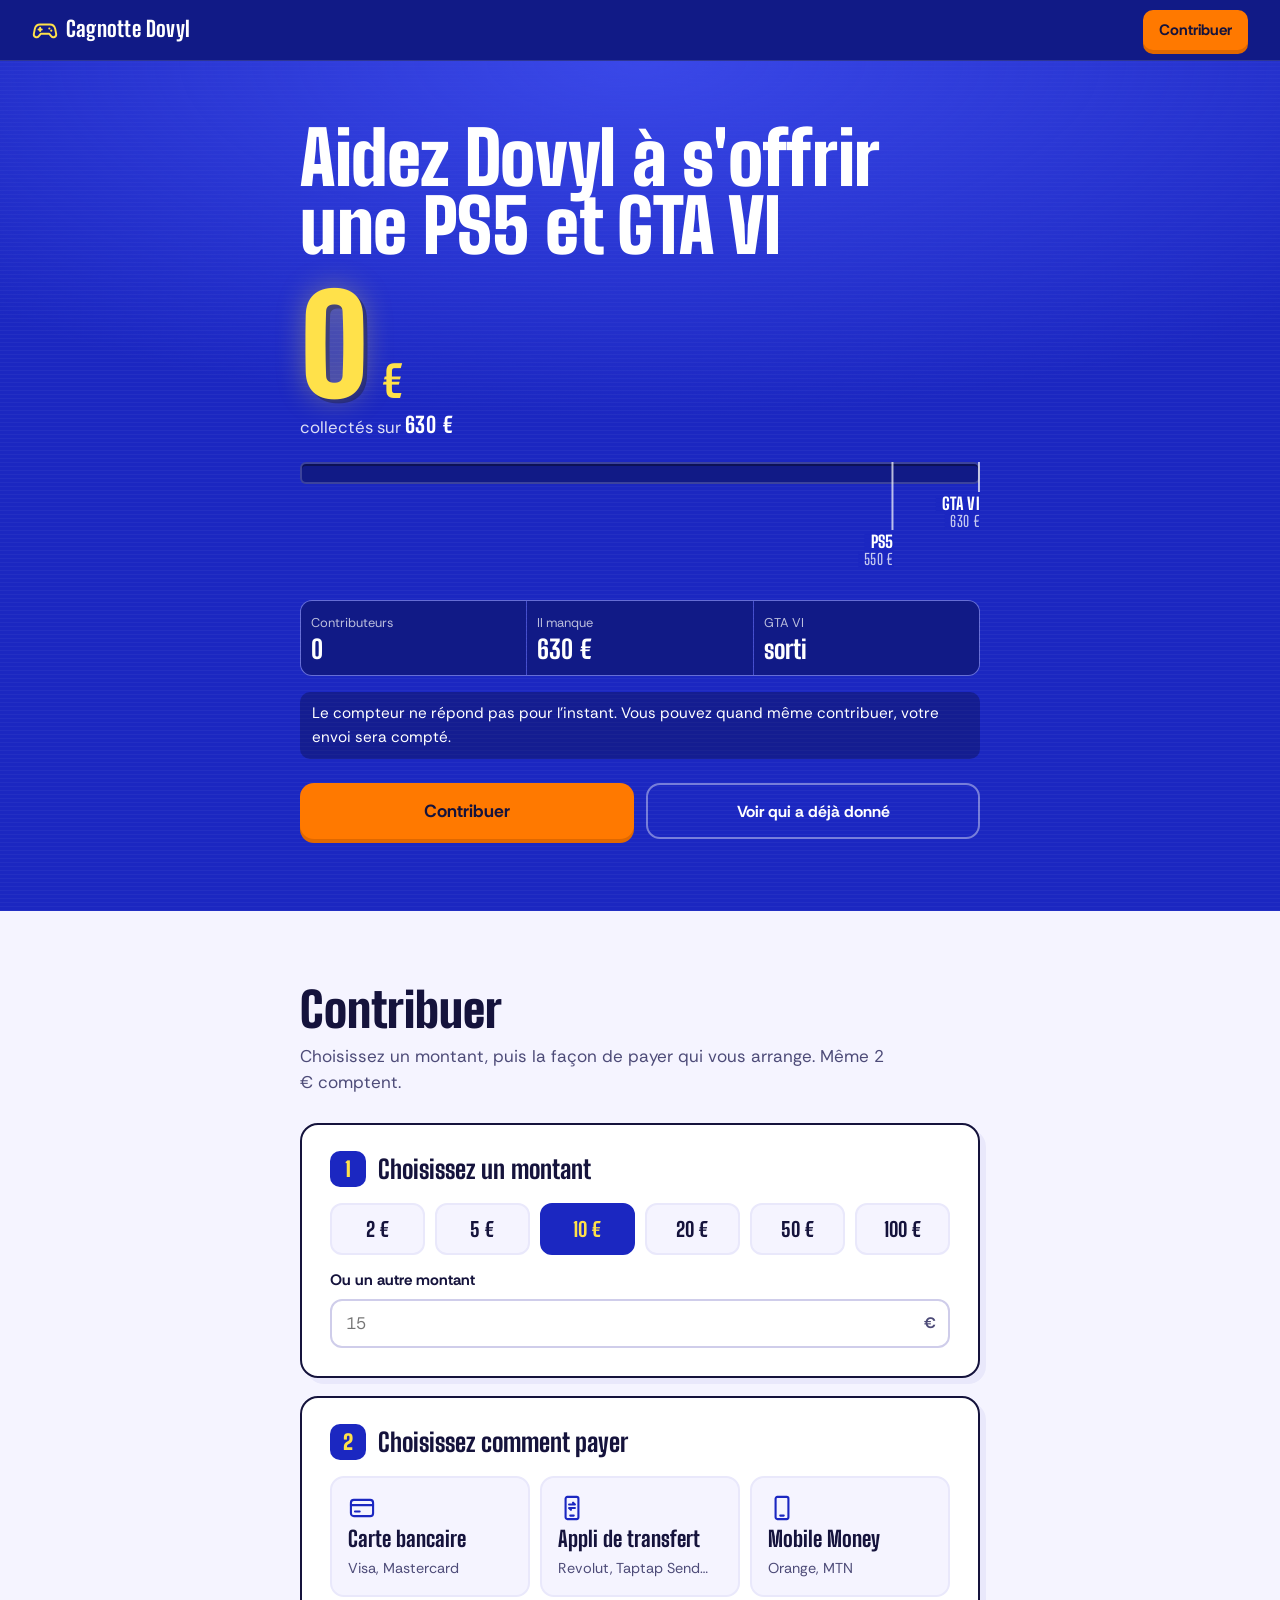
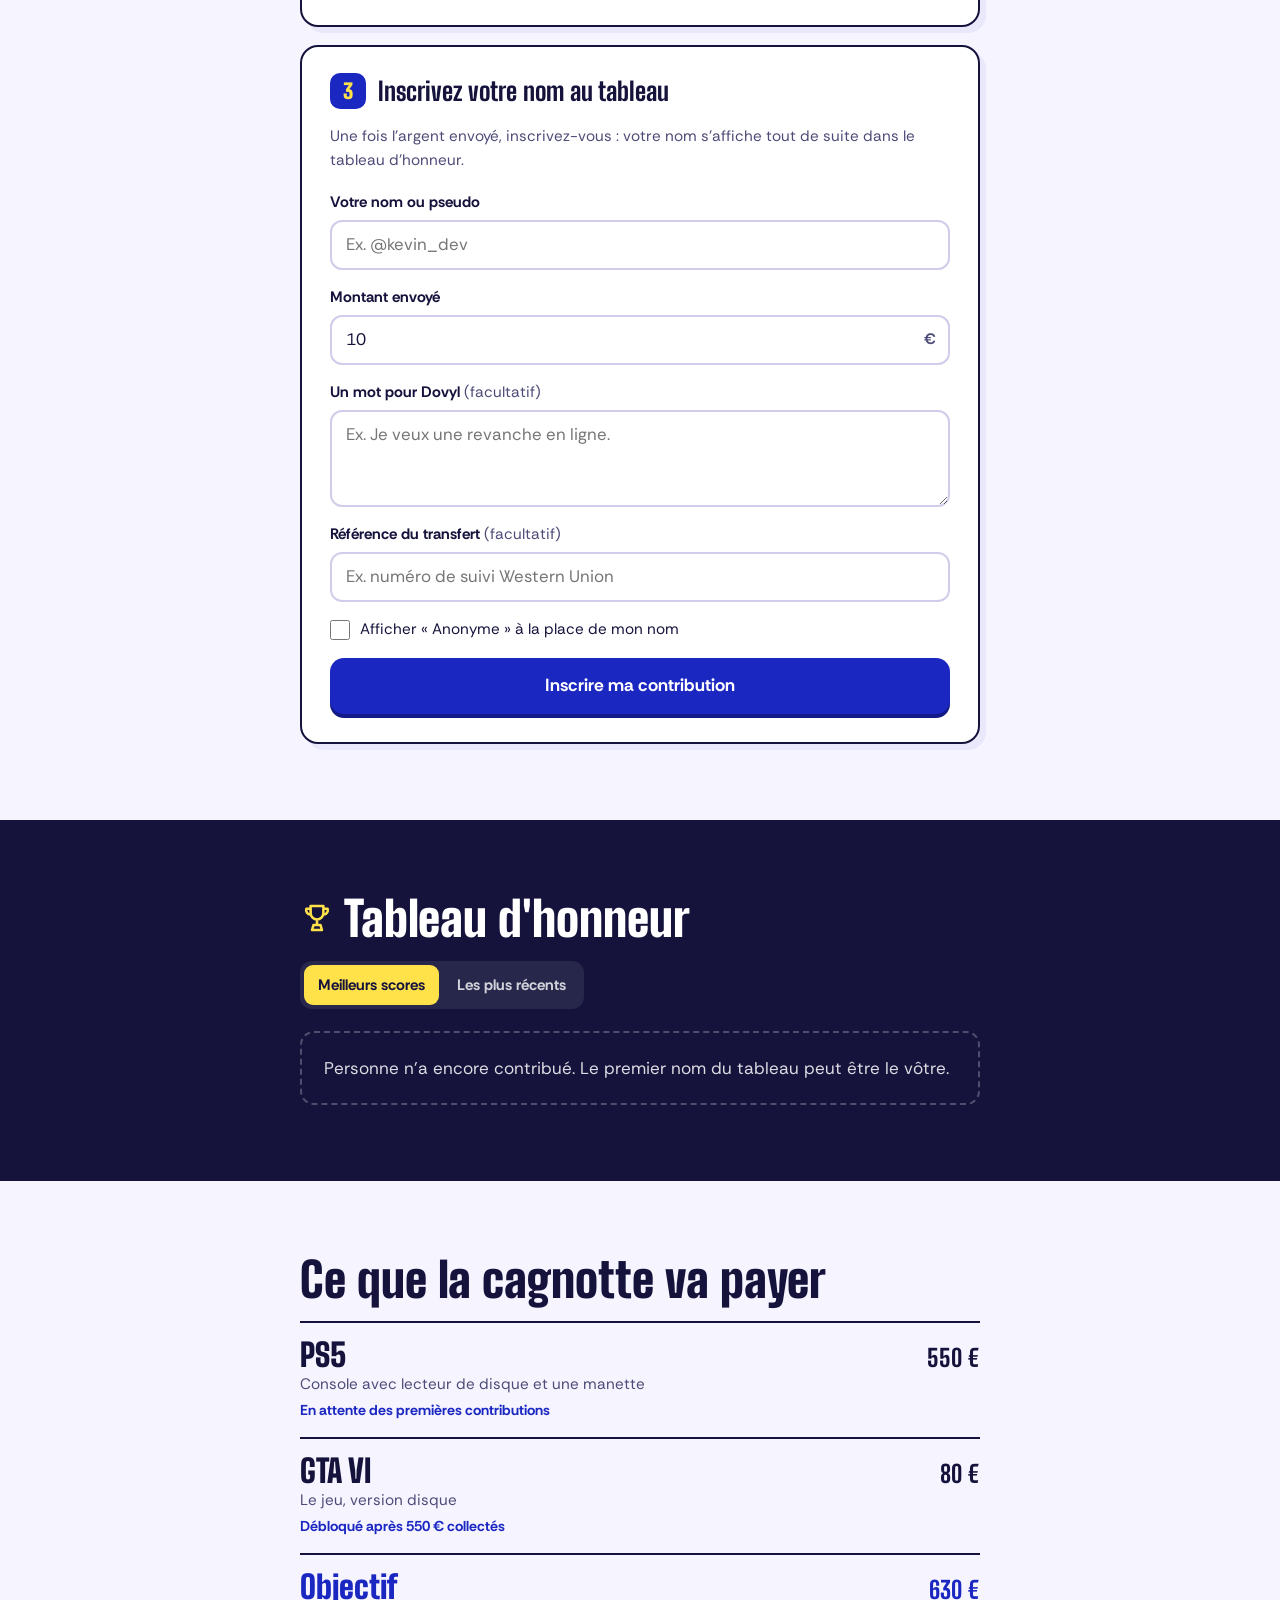
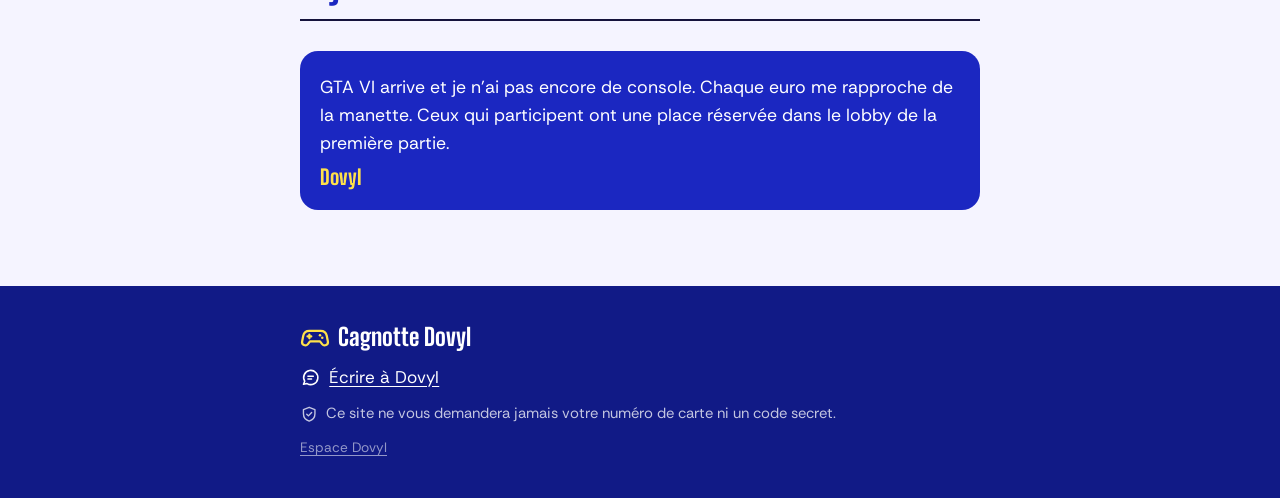
==== commit 82f99e8d: "Paiement Mobile Money vérifié automatiquement via Notch Pay - Nouvelle option « Mobile Money » (Oran" ====
--- a/index.html
+++ b/index.html
@@ -102,10 +102,10 @@
                 <span class="moyen-nom">Appli de transfert</span>
                 <span class="moyen-desc">Revolut, Taptap Send…</span>
               </button>
-              <button type="button" class="moyen" role="radio" aria-checked="false" data-moyen="orange_money">
+              <button type="button" class="moyen" role="radio" aria-checked="false" data-moyen="mobile">
                 <svg class="ic" aria-hidden="true"><use href="#i-tel"/></svg>
-                <span class="moyen-nom">Orange Money</span>
-                <span class="moyen-desc">Cameroun ou banque</span>
+                <span class="moyen-nom">Mobile Money</span>
+                <span class="moyen-desc">Orange, MTN</span>
               </button>
             </div>
 
@@ -152,8 +152,16 @@
               <p class="aide">Les frais du service (souvent 1 à 3 €) s'ajoutent au montant.</p>
             </div>
 
-            <!-- Orange Money -->
-            <div class="panneau" id="p-orange_money" hidden>
+            <!-- Mobile Money : Notch Pay (vérifié automatiquement) ou à la main -->
+            <div class="panneau" id="p-mobile" hidden>
+              <div id="mobile-np">
+                <p class="panneau-intro">Payez avec <strong>Orange Money</strong> ou <strong>MTN MoMo</strong> sur la page sécurisée de Notch Pay. Votre nom s'ajoute tout seul au tableau d'honneur dès que le paiement passe.</p>
+                <p class="pastille-verifie"><svg class="ic" aria-hidden="true"><use href="#i-ok"/></svg>Paiement vérifié automatiquement</p>
+                <p class="aide">Remplissez l'étape 3, puis validez le paiement sur votre téléphone.</p>
+              </div>
+              <details class="manuel" id="om-manuel">
+                <summary>Payer à la main, sans Notch Pay (Orange Money ou banque)</summary>
+                <div class="manuel-contenu">
               <a class="btn btn-orange btn-grand btn-bloc" id="btn-ussd" href="#">
                 <svg class="ic" aria-hidden="true"><use href="#i-tel"/></svg>
                 <span id="btn-ussd-texte">Envoyer 6 560 FCFA</span>
@@ -170,19 +178,27 @@
               </div>
               <p class="aide">Sur iPhone, tapez <code id="code-ussd">#150*1*1*695225850*6560#</code> puis appelez.</p>
               <p class="aide"><strong>Depuis votre banque au Cameroun</strong> (Ecobank, UBA…) : dans l'appli bancaire, choisissez un transfert vers un compte Orange Money et saisissez ce numéro.</p>
+              <p class="aide">Puis inscrivez votre nom à l'étape 3.</p>
+                </div>
+              </details>
             </div>
           </li>
 
           <li class="etape">
             <h3><span class="etape-n">3</span>Inscrivez votre nom au tableau</h3>
-            <p class="aide">Une fois l'argent envoyé, inscrivez-vous : votre nom s'affiche tout de suite dans le tableau d'honneur.</p>
+            <p class="aide" id="aide-etape3">Une fois l'argent envoyé, inscrivez-vous : votre nom s'affiche tout de suite dans le tableau d'honneur.</p>
+            <div class="retour-paiement" id="retour-paiement" hidden role="status" tabindex="-1"></div>
             <form class="formulaire" id="form-declaration" novalidate>
               <label class="champ">
                 <span>Votre nom ou pseudo</span>
                 <input name="nom" maxlength="40" autocomplete="nickname" required placeholder="Ex. @kevin_dev">
               </label>
+              <label class="champ" id="champ-contact" hidden>
+                <span>Numéro Mobile Money <em>(ou e-mail)</em></span>
+                <input name="contact" inputmode="tel" autocomplete="tel" maxlength="120" placeholder="Ex. 690112233">
+              </label>
               <label class="champ">
-                <span>Montant envoyé</span>
+                <span id="libelle-montant">Montant envoyé</span>
                 <span class="champ-avec-unite">
                   <input name="montant" type="number" inputmode="decimal" min="1" step="0.01" required placeholder="10">
                   <span>€</span>
@@ -192,7 +208,7 @@
                 <span>Un mot pour Dovyl <em>(facultatif)</em></span>
                 <textarea name="message" maxlength="240" rows="3" placeholder="Ex. Je veux une revanche en ligne."></textarea>
               </label>
-              <label class="champ">
+              <label class="champ" id="champ-reference">
                 <span>Référence du transfert <em>(facultatif)</em></span>
                 <input name="reference" maxlength="40" placeholder="Ex. numéro de suivi Western Union">
               </label>
--- a/assets/style.css
+++ b/assets/style.css
@@ -319,6 +319,32 @@
 
 .panneau { margin-top: 18px; }
 .panneau-intro { margin: 0 0 12px; }
+
+/* Mobile Money via Notch Pay */
+.pastille-verifie {
+  display: inline-flex; align-items: center; gap: 6px; margin: 0; padding: 6px 12px; border-radius: 999px;
+  background: #E7F7EF; color: var(--ok); font-weight: 700; font-size: .9rem;
+}
+.pastille-verifie .ic { width: 16px; height: 16px; }
+.manuel { margin-top: 16px; border: 1.5px solid var(--pale); border-radius: 14px; background: var(--blanc); }
+.manuel > summary {
+  padding: 12px 14px; cursor: pointer; font-weight: 700; color: var(--cobalt); list-style: none;
+  display: flex; align-items: center; justify-content: space-between; gap: 10px;
+}
+.manuel > summary::-webkit-details-marker { display: none; }
+.manuel > summary::after { content: '+'; font: 800 1.4rem/1 var(--f-titre); }
+.manuel[open] > summary::after { content: '−'; }
+.manuel-contenu { padding: 0 14px 14px; }
+.manuel.seul { border: 0; background: none; }
+.manuel.seul > summary { display: none; }
+.manuel.seul .manuel-contenu { padding: 0; }
+
+.retour-paiement { margin: 14px 0 4px; padding: 14px 16px; border-radius: 14px; border-left: 5px solid var(--cobalt); background: var(--pale); }
+.retour-paiement:focus { outline: none; }
+.retour-paiement p { margin: 0; }
+.retour-paiement p + p { margin-top: 4px; font-size: .95rem; }
+.retour-paiement.ok { border-left-color: var(--ok); background: #E7F7EF; }
+.retour-paiement.erreur { border-left-color: var(--erreur); background: #FDECEC; color: var(--encre); font-weight: 400; }
 .mini-etapes { margin: 0 0 16px; padding-left: 1.3em; display: grid; gap: 6px; }
 .mini-etapes li::marker { font-weight: 700; color: var(--cobalt); }
 
